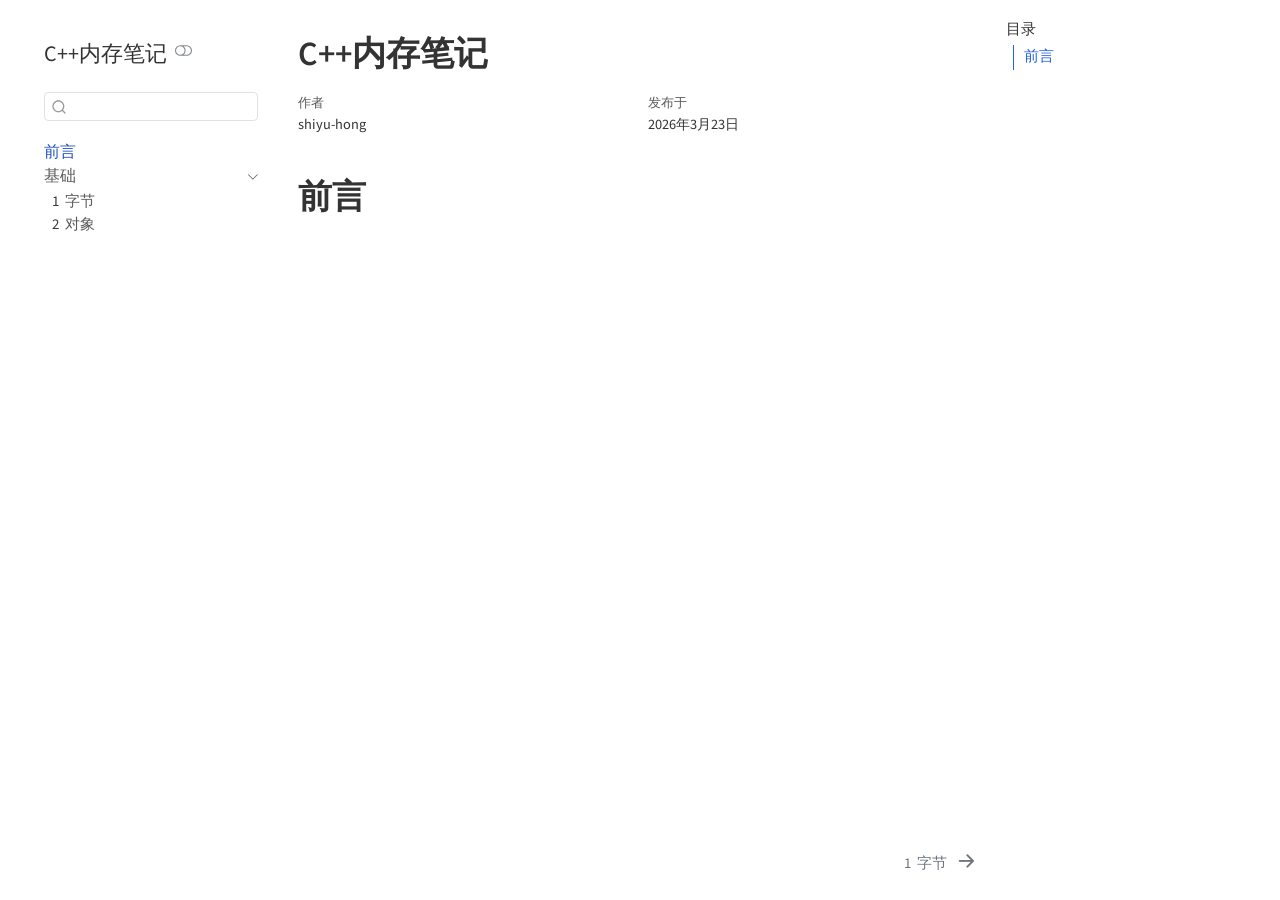
==== index.html @ 2a18f6be "Built site for gh-pages" ====
<!DOCTYPE html>
<html xmlns="http://www.w3.org/1999/xhtml" lang="zh-Hans" xml:lang="zh-Hans"><head>

<meta charset="utf-8">
<meta name="generator" content="quarto-1.8.25">

<meta name="viewport" content="width=device-width, initial-scale=1.0, user-scalable=yes">

<meta name="author" content="shiyu-hong">

<title>C++内存笔记</title>
<style>
code{white-space: pre-wrap;}
span.smallcaps{font-variant: small-caps;}
div.columns{display: flex; gap: min(4vw, 1.5em);}
div.column{flex: auto; overflow-x: auto;}
div.hanging-indent{margin-left: 1.5em; text-indent: -1.5em;}
ul.task-list{list-style: none;}
ul.task-list li input[type="checkbox"] {
  width: 0.8em;
  margin: 0 0.8em 0.2em -1em; /* quarto-specific, see https://github.com/quarto-dev/quarto-cli/issues/4556 */ 
  vertical-align: middle;
}
</style>


<script src="site_libs/quarto-nav/quarto-nav.js"></script>
<script src="site_libs/quarto-nav/headroom.min.js"></script>
<script src="site_libs/clipboard/clipboard.min.js"></script>
<script src="site_libs/quarto-search/autocomplete.umd.js"></script>
<script src="site_libs/quarto-search/fuse.min.js"></script>
<script src="site_libs/quarto-search/quarto-search.js"></script>
<meta name="quarto:offset" content="./">
<link href="./contents/foundation/byte.html" rel="next">
<script src="site_libs/quarto-html/quarto.js" type="module"></script>
<script src="site_libs/quarto-html/tabsets/tabsets.js" type="module"></script>
<script src="site_libs/quarto-html/axe/axe-check.js" type="module"></script>
<script src="site_libs/quarto-html/popper.min.js"></script>
<script src="site_libs/quarto-html/tippy.umd.min.js"></script>
<script src="site_libs/quarto-html/anchor.min.js"></script>
<link href="site_libs/quarto-html/tippy.css" rel="stylesheet">
<link href="site_libs/quarto-html/quarto-syntax-highlighting-065a5179aebd64318d7ea99d77b64a9e.css" rel="stylesheet" class="quarto-color-scheme" id="quarto-text-highlighting-styles">
<link href="site_libs/quarto-html/quarto-syntax-highlighting-dark-969ddfa49e00a70eb3423444dbc81f6c.css" rel="stylesheet" class="quarto-color-scheme quarto-color-alternate" id="quarto-text-highlighting-styles">
<link href="site_libs/quarto-html/quarto-syntax-highlighting-065a5179aebd64318d7ea99d77b64a9e.css" rel="stylesheet" class="quarto-color-scheme-extra" id="quarto-text-highlighting-styles">
<script src="site_libs/bootstrap/bootstrap.min.js"></script>
<link href="site_libs/bootstrap/bootstrap-icons.css" rel="stylesheet">
<link href="site_libs/bootstrap/bootstrap-edaf08ed7d27d62012077beed0893dcb.min.css" rel="stylesheet" append-hash="true" class="quarto-color-scheme" id="quarto-bootstrap" data-mode="light">
<link href="site_libs/bootstrap/bootstrap-dark-828d2307522d2d2d417c3772b5fa69bc.min.css" rel="stylesheet" append-hash="true" class="quarto-color-scheme quarto-color-alternate" id="quarto-bootstrap" data-mode="dark">
<link href="site_libs/bootstrap/bootstrap-edaf08ed7d27d62012077beed0893dcb.min.css" rel="stylesheet" append-hash="true" class="quarto-color-scheme-extra" id="quarto-bootstrap" data-mode="light">
<script id="quarto-search-options" type="application/json">{
  "location": "sidebar",
  "copy-button": false,
  "collapse-after": 3,
  "panel-placement": "start",
  "type": "textbox",
  "limit": 50,
  "keyboard-shortcut": [
    "f",
    "/",
    "s"
  ],
  "show-item-context": false,
  "language": {
    "search-no-results-text": "没有结果",
    "search-matching-documents-text": "匹配的文档",
    "search-copy-link-title": "复制搜索链接",
    "search-hide-matches-text": "隐藏其它匹配结果",
    "search-more-match-text": "更多匹配结果",
    "search-more-matches-text": "更多匹配结果",
    "search-clear-button-title": "清除",
    "search-text-placeholder": "",
    "search-detached-cancel-button-title": "取消",
    "search-submit-button-title": "提交",
    "search-label": "搜索"
  }
}</script>


<link rel="stylesheet" href="styles/styles.css">
</head>

<body class="nav-sidebar floating quarto-light"><script id="quarto-html-before-body" type="application/javascript">
    const toggleBodyColorMode = (bsSheetEl) => {
      const mode = bsSheetEl.getAttribute("data-mode");
      const bodyEl = window.document.querySelector("body");
      if (mode === "dark") {
        bodyEl.classList.add("quarto-dark");
        bodyEl.classList.remove("quarto-light");
      } else {
        bodyEl.classList.add("quarto-light");
        bodyEl.classList.remove("quarto-dark");
      }
    }
    const toggleBodyColorPrimary = () => {
      const bsSheetEl = window.document.querySelector("link#quarto-bootstrap:not([rel=disabled-stylesheet])");
      if (bsSheetEl) {
        toggleBodyColorMode(bsSheetEl);
      }
    }
    const setColorSchemeToggle = (alternate) => {
      const toggles = window.document.querySelectorAll('.quarto-color-scheme-toggle');
      for (let i=0; i < toggles.length; i++) {
        const toggle = toggles[i];
        if (toggle) {
          if (alternate) {
            toggle.classList.add("alternate");
          } else {
            toggle.classList.remove("alternate");
          }
        }
      }
    };
    const toggleColorMode = (alternate) => {
      // Switch the stylesheets
      const primaryStylesheets = window.document.querySelectorAll('link.quarto-color-scheme:not(.quarto-color-alternate)');
      const alternateStylesheets = window.document.querySelectorAll('link.quarto-color-scheme.quarto-color-alternate');
      manageTransitions('#quarto-margin-sidebar .nav-link', false);
      if (alternate) {
        // note: dark is layered on light, we don't disable primary!
        enableStylesheet(alternateStylesheets);
        for (const sheetNode of alternateStylesheets) {
          if (sheetNode.id === "quarto-bootstrap") {
            toggleBodyColorMode(sheetNode);
          }
        }
      } else {
        disableStylesheet(alternateStylesheets);
        enableStylesheet(primaryStylesheets)
        toggleBodyColorPrimary();
      }
      manageTransitions('#quarto-margin-sidebar .nav-link', true);
      // Switch the toggles
      setColorSchemeToggle(alternate)
      // Hack to workaround the fact that safari doesn't
      // properly recolor the scrollbar when toggling (#1455)
      if (navigator.userAgent.indexOf('Safari') > 0 && navigator.userAgent.indexOf('Chrome') == -1) {
        manageTransitions("body", false);
        window.scrollTo(0, 1);
        setTimeout(() => {
          window.scrollTo(0, 0);
          manageTransitions("body", true);
        }, 40);
      }
    }
    const disableStylesheet = (stylesheets) => {
      for (let i=0; i < stylesheets.length; i++) {
        const stylesheet = stylesheets[i];
        stylesheet.rel = 'disabled-stylesheet';
      }
    }
    const enableStylesheet = (stylesheets) => {
      for (let i=0; i < stylesheets.length; i++) {
        const stylesheet = stylesheets[i];
        if(stylesheet.rel !== 'stylesheet') { // for Chrome, which will still FOUC without this check
          stylesheet.rel = 'stylesheet';
        }
      }
    }
    const manageTransitions = (selector, allowTransitions) => {
      const els = window.document.querySelectorAll(selector);
      for (let i=0; i < els.length; i++) {
        const el = els[i];
        if (allowTransitions) {
          el.classList.remove('notransition');
        } else {
          el.classList.add('notransition');
        }
      }
    }
    const isFileUrl = () => {
      return window.location.protocol === 'file:';
    }
    const hasAlternateSentinel = () => {
      let styleSentinel = getColorSchemeSentinel();
      if (styleSentinel !== null) {
        return styleSentinel === "alternate";
      } else {
        return false;
      }
    }
    const setStyleSentinel = (alternate) => {
      const value = alternate ? "alternate" : "default";
      if (!isFileUrl()) {
        window.localStorage.setItem("quarto-color-scheme", value);
      } else {
        localAlternateSentinel = value;
      }
    }
    const getColorSchemeSentinel = () => {
      if (!isFileUrl()) {
        const storageValue = window.localStorage.getItem("quarto-color-scheme");
        return storageValue != null ? storageValue : localAlternateSentinel;
      } else {
        return localAlternateSentinel;
      }
    }
    const toggleGiscusIfUsed = (isAlternate, darkModeDefault) => {
      const baseTheme = document.querySelector('#giscus-base-theme')?.value ?? 'light';
      const alternateTheme = document.querySelector('#giscus-alt-theme')?.value ?? 'dark';
      let newTheme = '';
      if(authorPrefersDark) {
        newTheme = isAlternate ? baseTheme : alternateTheme;
      } else {
        newTheme = isAlternate ? alternateTheme : baseTheme;
      }
      const changeGiscusTheme = () => {
        // From: https://github.com/giscus/giscus/issues/336
        const sendMessage = (message) => {
          const iframe = document.querySelector('iframe.giscus-frame');
          if (!iframe) return;
          iframe.contentWindow.postMessage({ giscus: message }, 'https://giscus.app');
        }
        sendMessage({
          setConfig: {
            theme: newTheme
          }
        });
      }
      const isGiscussLoaded = window.document.querySelector('iframe.giscus-frame') !== null;
      if (isGiscussLoaded) {
        changeGiscusTheme();
      }
    };
    const authorPrefersDark = false;
    const darkModeDefault = authorPrefersDark;
      document.querySelector('link#quarto-text-highlighting-styles.quarto-color-scheme-extra').rel = 'disabled-stylesheet';
      document.querySelector('link#quarto-bootstrap.quarto-color-scheme-extra').rel = 'disabled-stylesheet';
    let localAlternateSentinel = darkModeDefault ? 'alternate' : 'default';
    // Dark / light mode switch
    window.quartoToggleColorScheme = () => {
      // Read the current dark / light value
      let toAlternate = !hasAlternateSentinel();
      toggleColorMode(toAlternate);
      setStyleSentinel(toAlternate);
      toggleGiscusIfUsed(toAlternate, darkModeDefault);
      window.dispatchEvent(new Event('resize'));
    };
    // Switch to dark mode if need be
    if (hasAlternateSentinel()) {
      toggleColorMode(true);
    } else {
      toggleColorMode(false);
    }
  </script>

<div id="quarto-search-results"></div>
  <header id="quarto-header" class="headroom fixed-top">
  <nav class="quarto-secondary-nav">
    <div class="container-fluid d-flex">
      <button type="button" class="quarto-btn-toggle btn" data-bs-toggle="collapse" role="button" data-bs-target=".quarto-sidebar-collapse-item" aria-controls="quarto-sidebar" aria-expanded="false" aria-label="展开或折叠侧边栏导航" onclick="if (window.quartoToggleHeadroom) { window.quartoToggleHeadroom(); }">
        <i class="bi bi-layout-text-sidebar-reverse"></i>
      </button>
        <nav class="quarto-page-breadcrumbs" aria-label="breadcrumb"><ol class="breadcrumb"><li class="breadcrumb-item"><a href="./index.html">前言</a></li></ol></nav>
        <a class="flex-grow-1" role="navigation" data-bs-toggle="collapse" data-bs-target=".quarto-sidebar-collapse-item" aria-controls="quarto-sidebar" aria-expanded="false" aria-label="展开或折叠侧边栏导航" onclick="if (window.quartoToggleHeadroom) { window.quartoToggleHeadroom(); }">      
        </a>
      <button type="button" class="btn quarto-search-button" aria-label="搜索" onclick="window.quartoOpenSearch();">
        <i class="bi bi-search"></i>
      </button>
    </div>
  </nav>
</header>
<!-- content -->
<div id="quarto-content" class="quarto-container page-columns page-rows-contents page-layout-article">
<!-- sidebar -->
  <nav id="quarto-sidebar" class="sidebar collapse collapse-horizontal quarto-sidebar-collapse-item sidebar-navigation floating overflow-auto">
    <div class="pt-lg-2 mt-2 text-left sidebar-header sidebar-header-stacked">
      <a href="./index.html" class="sidebar-logo-link">
      </a>
    <div class="sidebar-title mb-0 py-0">
      <a href="./">C++内存笔记</a> 
        <div class="sidebar-tools-main">
  <a href="" class="quarto-color-scheme-toggle quarto-navigation-tool  px-1" onclick="window.quartoToggleColorScheme(); return false;" title="切换深色模式"><i class="bi"></i></a>
</div>
    </div>
      </div>
        <div class="mt-2 flex-shrink-0 align-items-center">
        <div class="sidebar-search">
        <div id="quarto-search" class="" title="搜索"></div>
        </div>
        </div>
    <div class="sidebar-menu-container"> 
    <ul class="list-unstyled mt-1">
        <li class="sidebar-item">
  <div class="sidebar-item-container"> 
  <a href="./index.html" class="sidebar-item-text sidebar-link active">
 <span class="menu-text">前言</span></a>
  </div>
</li>
        <li class="sidebar-item sidebar-item-section">
      <div class="sidebar-item-container"> 
            <a class="sidebar-item-text sidebar-link text-start" data-bs-toggle="collapse" data-bs-target="#quarto-sidebar-section-1" role="navigation" aria-expanded="true">
 <span class="menu-text">基础</span></a>
          <a class="sidebar-item-toggle text-start" data-bs-toggle="collapse" data-bs-target="#quarto-sidebar-section-1" role="navigation" aria-expanded="true" aria-label="展开或折叠此栏">
            <i class="bi bi-chevron-right ms-2"></i>
          </a> 
      </div>
      <ul id="quarto-sidebar-section-1" class="collapse list-unstyled sidebar-section depth1 show">  
          <li class="sidebar-item">
  <div class="sidebar-item-container"> 
  <a href="./contents/foundation/byte.html" class="sidebar-item-text sidebar-link">
 <span class="menu-text"><span class="chapter-number">1</span>&nbsp; <span class="chapter-title">字节</span></span></a>
  </div>
</li>
          <li class="sidebar-item">
  <div class="sidebar-item-container"> 
  <a href="./contents/foundation/object.html" class="sidebar-item-text sidebar-link">
 <span class="menu-text"><span class="chapter-number">2</span>&nbsp; <span class="chapter-title">对象</span></span></a>
  </div>
</li>
      </ul>
  </li>
    </ul>
    </div>
</nav>
<div id="quarto-sidebar-glass" class="quarto-sidebar-collapse-item" data-bs-toggle="collapse" data-bs-target=".quarto-sidebar-collapse-item"></div>
<!-- margin-sidebar -->
    <div id="quarto-margin-sidebar" class="sidebar margin-sidebar">
        <nav id="TOC" role="doc-toc" class="toc-active">
    <h2 id="toc-title">目录</h2>
   
  <ul>
  <li><a href="#前言" id="toc-前言" class="nav-link active" data-scroll-target="#前言">前言</a></li>
  </ul>
</nav>
    </div>
<!-- main -->
<main class="content" id="quarto-document-content">


<header id="title-block-header" class="quarto-title-block default">
<div class="quarto-title">
<h1 class="title">C++内存笔记</h1>
</div>



<div class="quarto-title-meta">

    <div>
    <div class="quarto-title-meta-heading">作者</div>
    <div class="quarto-title-meta-contents">
             <p>shiyu-hong </p>
          </div>
  </div>
    
    <div>
    <div class="quarto-title-meta-heading">发布于</div>
    <div class="quarto-title-meta-contents">
      <p class="date">2026年3月23日</p>
    </div>
  </div>
  
    
  </div>
  


</header>


<section id="前言" class="level1 unnumbered">
<h1 class="unnumbered">前言</h1>


</section>

</main> <!-- /main -->
<script id="quarto-html-after-body" type="application/javascript">
  window.document.addEventListener("DOMContentLoaded", function (event) {
    // Ensure there is a toggle, if there isn't float one in the top right
    if (window.document.querySelector('.quarto-color-scheme-toggle') === null) {
      const a = window.document.createElement('a');
      a.classList.add('top-right');
      a.classList.add('quarto-color-scheme-toggle');
      a.href = "";
      a.onclick = function() { try { window.quartoToggleColorScheme(); } catch {} return false; };
      const i = window.document.createElement("i");
      i.classList.add('bi');
      a.appendChild(i);
      window.document.body.appendChild(a);
    }
    setColorSchemeToggle(hasAlternateSentinel())
    const icon = "";
    const anchorJS = new window.AnchorJS();
    anchorJS.options = {
      placement: 'right',
      icon: icon
    };
    anchorJS.add('.anchored');
    const isCodeAnnotation = (el) => {
      for (const clz of el.classList) {
        if (clz.startsWith('code-annotation-')) {                     
          return true;
        }
      }
      return false;
    }
    const onCopySuccess = function(e) {
      // button target
      const button = e.trigger;
      // don't keep focus
      button.blur();
      // flash "checked"
      button.classList.add('code-copy-button-checked');
      var currentTitle = button.getAttribute("title");
      button.setAttribute("title", "已复制");
      let tooltip;
      if (window.bootstrap) {
        button.setAttribute("data-bs-toggle", "tooltip");
        button.setAttribute("data-bs-placement", "left");
        button.setAttribute("data-bs-title", "已复制");
        tooltip = new bootstrap.Tooltip(button, 
          { trigger: "manual", 
            customClass: "code-copy-button-tooltip",
            offset: [0, -8]});
        tooltip.show();    
      }
      setTimeout(function() {
        if (tooltip) {
          tooltip.hide();
          button.removeAttribute("data-bs-title");
          button.removeAttribute("data-bs-toggle");
          button.removeAttribute("data-bs-placement");
        }
        button.setAttribute("title", currentTitle);
        button.classList.remove('code-copy-button-checked');
      }, 1000);
      // clear code selection
      e.clearSelection();
    }
    const getTextToCopy = function(trigger) {
      const outerScaffold = trigger.parentElement.cloneNode(true);
      const codeEl = outerScaffold.querySelector('code');
      for (const childEl of codeEl.children) {
        if (isCodeAnnotation(childEl)) {
          childEl.remove();
        }
      }
      return codeEl.innerText;
    }
    const clipboard = new window.ClipboardJS('.code-copy-button:not([data-in-quarto-modal])', {
      text: getTextToCopy
    });
    clipboard.on('success', onCopySuccess);
    if (window.document.getElementById('quarto-embedded-source-code-modal')) {
      const clipboardModal = new window.ClipboardJS('.code-copy-button[data-in-quarto-modal]', {
        text: getTextToCopy,
        container: window.document.getElementById('quarto-embedded-source-code-modal')
      });
      clipboardModal.on('success', onCopySuccess);
    }
      var localhostRegex = new RegExp(/^(?:http|https):\/\/localhost\:?[0-9]*\//);
      var mailtoRegex = new RegExp(/^mailto:/);
        var filterRegex = new RegExp('/' + window.location.host + '/');
      var isInternal = (href) => {
          return filterRegex.test(href) || localhostRegex.test(href) || mailtoRegex.test(href);
      }
      // Inspect non-navigation links and adorn them if external
     var links = window.document.querySelectorAll('a[href]:not(.nav-link):not(.navbar-brand):not(.toc-action):not(.sidebar-link):not(.sidebar-item-toggle):not(.pagination-link):not(.no-external):not([aria-hidden]):not(.dropdown-item):not(.quarto-navigation-tool):not(.about-link)');
      for (var i=0; i<links.length; i++) {
        const link = links[i];
        if (!isInternal(link.href)) {
          // undo the damage that might have been done by quarto-nav.js in the case of
          // links that we want to consider external
          if (link.dataset.originalHref !== undefined) {
            link.href = link.dataset.originalHref;
          }
        }
      }
    function tippyHover(el, contentFn, onTriggerFn, onUntriggerFn) {
      const config = {
        allowHTML: true,
        maxWidth: 500,
        delay: 100,
        arrow: false,
        appendTo: function(el) {
            return el.parentElement;
        },
        interactive: true,
        interactiveBorder: 10,
        theme: 'quarto',
        placement: 'bottom-start',
      };
      if (contentFn) {
        config.content = contentFn;
      }
      if (onTriggerFn) {
        config.onTrigger = onTriggerFn;
      }
      if (onUntriggerFn) {
        config.onUntrigger = onUntriggerFn;
      }
      window.tippy(el, config); 
    }
    const noterefs = window.document.querySelectorAll('a[role="doc-noteref"]');
    for (var i=0; i<noterefs.length; i++) {
      const ref = noterefs[i];
      tippyHover(ref, function() {
        // use id or data attribute instead here
        let href = ref.getAttribute('data-footnote-href') || ref.getAttribute('href');
        try { href = new URL(href).hash; } catch {}
        const id = href.replace(/^#\/?/, "");
        const note = window.document.getElementById(id);
        if (note) {
          return note.innerHTML;
        } else {
          return "";
        }
      });
    }
    const xrefs = window.document.querySelectorAll('a.quarto-xref');
    const processXRef = (id, note) => {
      // Strip column container classes
      const stripColumnClz = (el) => {
        el.classList.remove("page-full", "page-columns");
        if (el.children) {
          for (const child of el.children) {
            stripColumnClz(child);
          }
        }
      }
      stripColumnClz(note)
      if (id === null || id.startsWith('sec-')) {
        // Special case sections, only their first couple elements
        const container = document.createElement("div");
        if (note.children && note.children.length > 2) {
          container.appendChild(note.children[0].cloneNode(true));
          for (let i = 1; i < note.children.length; i++) {
            const child = note.children[i];
            if (child.tagName === "P" && child.innerText === "") {
              continue;
            } else {
              container.appendChild(child.cloneNode(true));
              break;
            }
          }
          if (window.Quarto?.typesetMath) {
            window.Quarto.typesetMath(container);
          }
          return container.innerHTML
        } else {
          if (window.Quarto?.typesetMath) {
            window.Quarto.typesetMath(note);
          }
          return note.innerHTML;
        }
      } else {
        // Remove any anchor links if they are present
        const anchorLink = note.querySelector('a.anchorjs-link');
        if (anchorLink) {
          anchorLink.remove();
        }
        if (window.Quarto?.typesetMath) {
          window.Quarto.typesetMath(note);
        }
        if (note.classList.contains("callout")) {
          return note.outerHTML;
        } else {
          return note.innerHTML;
        }
      }
    }
    for (var i=0; i<xrefs.length; i++) {
      const xref = xrefs[i];
      tippyHover(xref, undefined, function(instance) {
        instance.disable();
        let url = xref.getAttribute('href');
        let hash = undefined; 
        if (url.startsWith('#')) {
          hash = url;
        } else {
          try { hash = new URL(url).hash; } catch {}
        }
        if (hash) {
          const id = hash.replace(/^#\/?/, "");
          const note = window.document.getElementById(id);
          if (note !== null) {
            try {
              const html = processXRef(id, note.cloneNode(true));
              instance.setContent(html);
            } finally {
              instance.enable();
              instance.show();
            }
          } else {
            // See if we can fetch this
            fetch(url.split('#')[0])
            .then(res => res.text())
            .then(html => {
              const parser = new DOMParser();
              const htmlDoc = parser.parseFromString(html, "text/html");
              const note = htmlDoc.getElementById(id);
              if (note !== null) {
                const html = processXRef(id, note);
                instance.setContent(html);
              } 
            }).finally(() => {
              instance.enable();
              instance.show();
            });
          }
        } else {
          // See if we can fetch a full url (with no hash to target)
          // This is a special case and we should probably do some content thinning / targeting
          fetch(url)
          .then(res => res.text())
          .then(html => {
            const parser = new DOMParser();
            const htmlDoc = parser.parseFromString(html, "text/html");
            const note = htmlDoc.querySelector('main.content');
            if (note !== null) {
              // This should only happen for chapter cross references
              // (since there is no id in the URL)
              // remove the first header
              if (note.children.length > 0 && note.children[0].tagName === "HEADER") {
                note.children[0].remove();
              }
              const html = processXRef(null, note);
              instance.setContent(html);
            } 
          }).finally(() => {
            instance.enable();
            instance.show();
          });
        }
      }, function(instance) {
      });
    }
        let selectedAnnoteEl;
        const selectorForAnnotation = ( cell, annotation) => {
          let cellAttr = 'data-code-cell="' + cell + '"';
          let lineAttr = 'data-code-annotation="' +  annotation + '"';
          const selector = 'span[' + cellAttr + '][' + lineAttr + ']';
          return selector;
        }
        const selectCodeLines = (annoteEl) => {
          const doc = window.document;
          const targetCell = annoteEl.getAttribute("data-target-cell");
          const targetAnnotation = annoteEl.getAttribute("data-target-annotation");
          const annoteSpan = window.document.querySelector(selectorForAnnotation(targetCell, targetAnnotation));
          const lines = annoteSpan.getAttribute("data-code-lines").split(",");
          const lineIds = lines.map((line) => {
            return targetCell + "-" + line;
          })
          let top = null;
          let height = null;
          let parent = null;
          if (lineIds.length > 0) {
              //compute the position of the single el (top and bottom and make a div)
              const el = window.document.getElementById(lineIds[0]);
              top = el.offsetTop;
              height = el.offsetHeight;
              parent = el.parentElement.parentElement;
            if (lineIds.length > 1) {
              const lastEl = window.document.getElementById(lineIds[lineIds.length - 1]);
              const bottom = lastEl.offsetTop + lastEl.offsetHeight;
              height = bottom - top;
            }
            if (top !== null && height !== null && parent !== null) {
              // cook up a div (if necessary) and position it 
              let div = window.document.getElementById("code-annotation-line-highlight");
              if (div === null) {
                div = window.document.createElement("div");
                div.setAttribute("id", "code-annotation-line-highlight");
                div.style.position = 'absolute';
                parent.appendChild(div);
              }
              div.style.top = top - 2 + "px";
              div.style.height = height + 4 + "px";
              div.style.left = 0;
              let gutterDiv = window.document.getElementById("code-annotation-line-highlight-gutter");
              if (gutterDiv === null) {
                gutterDiv = window.document.createElement("div");
                gutterDiv.setAttribute("id", "code-annotation-line-highlight-gutter");
                gutterDiv.style.position = 'absolute';
                const codeCell = window.document.getElementById(targetCell);
                const gutter = codeCell.querySelector('.code-annotation-gutter');
                gutter.appendChild(gutterDiv);
              }
              gutterDiv.style.top = top - 2 + "px";
              gutterDiv.style.height = height + 4 + "px";
            }
            selectedAnnoteEl = annoteEl;
          }
        };
        const unselectCodeLines = () => {
          const elementsIds = ["code-annotation-line-highlight", "code-annotation-line-highlight-gutter"];
          elementsIds.forEach((elId) => {
            const div = window.document.getElementById(elId);
            if (div) {
              div.remove();
            }
          });
          selectedAnnoteEl = undefined;
        };
          // Handle positioning of the toggle
      window.addEventListener(
        "resize",
        throttle(() => {
          elRect = undefined;
          if (selectedAnnoteEl) {
            selectCodeLines(selectedAnnoteEl);
          }
        }, 10)
      );
      function throttle(fn, ms) {
      let throttle = false;
      let timer;
        return (...args) => {
          if(!throttle) { // first call gets through
              fn.apply(this, args);
              throttle = true;
          } else { // all the others get throttled
              if(timer) clearTimeout(timer); // cancel #2
              timer = setTimeout(() => {
                fn.apply(this, args);
                timer = throttle = false;
              }, ms);
          }
        };
      }
        // Attach click handler to the DT
        const annoteDls = window.document.querySelectorAll('dt[data-target-cell]');
        for (const annoteDlNode of annoteDls) {
          annoteDlNode.addEventListener('click', (event) => {
            const clickedEl = event.target;
            if (clickedEl !== selectedAnnoteEl) {
              unselectCodeLines();
              const activeEl = window.document.querySelector('dt[data-target-cell].code-annotation-active');
              if (activeEl) {
                activeEl.classList.remove('code-annotation-active');
              }
              selectCodeLines(clickedEl);
              clickedEl.classList.add('code-annotation-active');
            } else {
              // Unselect the line
              unselectCodeLines();
              clickedEl.classList.remove('code-annotation-active');
            }
          });
        }
    const findCites = (el) => {
      const parentEl = el.parentElement;
      if (parentEl) {
        const cites = parentEl.dataset.cites;
        if (cites) {
          return {
            el,
            cites: cites.split(' ')
          };
        } else {
          return findCites(el.parentElement)
        }
      } else {
        return undefined;
      }
    };
    var bibliorefs = window.document.querySelectorAll('a[role="doc-biblioref"]');
    for (var i=0; i<bibliorefs.length; i++) {
      const ref = bibliorefs[i];
      const citeInfo = findCites(ref);
      if (citeInfo) {
        tippyHover(citeInfo.el, function() {
          var popup = window.document.createElement('div');
          citeInfo.cites.forEach(function(cite) {
            var citeDiv = window.document.createElement('div');
            citeDiv.classList.add('hanging-indent');
            citeDiv.classList.add('csl-entry');
            var biblioDiv = window.document.getElementById('ref-' + cite);
            if (biblioDiv) {
              citeDiv.innerHTML = biblioDiv.innerHTML;
            }
            popup.appendChild(citeDiv);
          });
          return popup.innerHTML;
        });
      }
    }
  });
  </script>
<nav class="page-navigation">
  <div class="nav-page nav-page-previous">
  </div>
  <div class="nav-page nav-page-next">
      <a href="./contents/foundation/byte.html" class="pagination-link" aria-label="字节">
        <span class="nav-page-text"><span class="chapter-number">1</span>&nbsp; <span class="chapter-title">字节</span></span> <i class="bi bi-arrow-right-short"></i>
      </a>
  </div>
</nav>
</div> <!-- /content -->




</body></html>
---- site_libs/quarto-html/tippy.css ----
.tippy-box[data-animation=fade][data-state=hidden]{opacity:0}[data-tippy-root]{max-width:calc(100vw - 10px)}.tippy-box{position:relative;background-color:#333;color:#fff;border-radius:4px;font-size:14px;line-height:1.4;white-space:normal;outline:0;transition-property:transform,visibility,opacity}.tippy-box[data-placement^=top]>.tippy-arrow{bottom:0}.tippy-box[data-placement^=top]>.tippy-arrow:before{bottom:-7px;left:0;border-width:8px 8px 0;border-top-color:initial;transform-origin:center top}.tippy-box[data-placement^=bottom]>.tippy-arrow{top:0}.tippy-box[data-placement^=bottom]>.tippy-arrow:before{top:-7px;left:0;border-width:0 8px 8px;border-bottom-color:initial;transform-origin:center bottom}.tippy-box[data-placement^=left]>.tippy-arrow{right:0}.tippy-box[data-placement^=left]>.tippy-arrow:before{border-width:8px 0 8px 8px;border-left-color:initial;right:-7px;transform-origin:center left}.tippy-box[data-placement^=right]>.tippy-arrow{left:0}.tippy-box[data-placement^=right]>.tippy-arrow:before{left:-7px;border-width:8px 8px 8px 0;border-right-color:initial;transform-origin:center right}.tippy-box[data-inertia][data-state=visible]{transition-timing-function:cubic-bezier(.54,1.5,.38,1.11)}.tippy-arrow{width:16px;height:16px;color:#333}.tippy-arrow:before{content:"";position:absolute;border-color:transparent;border-style:solid}.tippy-content{position:relative;padding:5px 9px;z-index:1}
---- site_libs/quarto-html/quarto-syntax-highlighting-065a5179aebd64318d7ea99d77b64a9e.css ----
/* quarto syntax highlight colors */
:root {
  --quarto-hl-al-color: #ff5555;
  --quarto-hl-an-color: #6a737d;
  --quarto-hl-at-color: #d73a49;
  --quarto-hl-bn-color: #005cc5;
  --quarto-hl-bu-color: #d73a49;
  --quarto-hl-ch-color: #032f62;
  --quarto-hl-co-color: #6a737d;
  --quarto-hl-cv-color: #6a737d;
  --quarto-hl-cn-color: #005cc5;
  --quarto-hl-cf-color: #d73a49;
  --quarto-hl-dt-color: #d73a49;
  --quarto-hl-dv-color: #005cc5;
  --quarto-hl-do-color: #6a737d;
  --quarto-hl-er-color: #ff5555;
  --quarto-hl-ex-color: #d73a49;
  --quarto-hl-fl-color: #005cc5;
  --quarto-hl-fu-color: #6f42c1;
  --quarto-hl-im-color: #032f62;
  --quarto-hl-in-color: #6a737d;
  --quarto-hl-kw-color: #d73a49;
  --quarto-hl-op-color: #24292e;
  --quarto-hl-pp-color: #d73a49;
  --quarto-hl-re-color: #6a737d;
  --quarto-hl-sc-color: #005cc5;
  --quarto-hl-ss-color: #032f62;
  --quarto-hl-st-color: #032f62;
  --quarto-hl-va-color: #e36209;
  --quarto-hl-vs-color: #032f62;
  --quarto-hl-wa-color: #ff5555;
}

/* other quarto variables */
:root {
  --quarto-font-monospace: SFMono-Regular, Menlo, Monaco, Consolas, "Liberation Mono", "Courier New", monospace;
}

/* syntax highlight based on Pandoc's rules */
pre > code.sourceCode > span {
  color: #24292e;
}

code.sourceCode > span {
  color: #24292e;
}

div.sourceCode,
div.sourceCode pre.sourceCode {
  color: #24292e;
}

/* Normal */
code span {
  color: #24292e;
}

/* Alert */
code span.al {
  font-weight: bold;
  color: #ff5555;
}

/* Annotation */
code span.an {
  color: #6a737d;
}

/* Attribute */
code span.at {
  color: #d73a49;
}

/* BaseN */
code span.bn {
  color: #005cc5;
}

/* BuiltIn */
code span.bu {
  color: #d73a49;
}

/* ControlFlow */
code span.cf {
  color: #d73a49;
}

/* Char */
code span.ch {
  color: #032f62;
}

/* Constant */
code span.cn {
  color: #005cc5;
}

/* Comment */
code span.co {
  color: #6a737d;
}

/* CommentVar */
code span.cv {
  color: #6a737d;
}

/* Documentation */
code span.do {
  color: #6a737d;
}

/* DataType */
code span.dt {
  color: #d73a49;
}

/* DecVal */
code span.dv {
  color: #005cc5;
}

/* Error */
code span.er {
  color: #ff5555;
  text-decoration: underline;
}

/* Extension */
code span.ex {
  font-weight: bold;
  color: #d73a49;
}

/* Float */
code span.fl {
  color: #005cc5;
}

/* Function */
code span.fu {
  color: #6f42c1;
}

/* Import */
code span.im {
  color: #032f62;
}

/* Information */
code span.in {
  color: #6a737d;
}

/* Keyword */
code span.kw {
  color: #d73a49;
}

/* Operator */
code span.op {
  color: #24292e;
}

/* Preprocessor */
code span.pp {
  color: #d73a49;
}

/* RegionMarker */
code span.re {
  color: #6a737d;
}

/* SpecialChar */
code span.sc {
  color: #005cc5;
}

/* SpecialString */
code span.ss {
  color: #032f62;
}

/* String */
code span.st {
  color: #032f62;
}

/* Variable */
code span.va {
  color: #e36209;
}

/* VerbatimString */
code span.vs {
  color: #032f62;
}

/* Warning */
code span.wa {
  color: #ff5555;
}

.prevent-inlining {
  content: "</";
}

/*# sourceMappingURL=767c16492b53e35a6b314e0e4dac6d26.css.map */
---- site_libs/quarto-html/quarto-syntax-highlighting-dark-969ddfa49e00a70eb3423444dbc81f6c.css ----
/* quarto syntax highlight colors */
:root {
  --quarto-hl-al-color: #ff5555;
  --quarto-hl-an-color: #6a737d;
  --quarto-hl-at-color: #f97583;
  --quarto-hl-bn-color: #79b8ff;
  --quarto-hl-bu-color: #f97583;
  --quarto-hl-ch-color: #9ecbff;
  --quarto-hl-co-color: #6a737d;
  --quarto-hl-cv-color: #6a737d;
  --quarto-hl-cn-color: #79b8ff;
  --quarto-hl-cf-color: #f97583;
  --quarto-hl-dt-color: #f97583;
  --quarto-hl-dv-color: #79b8ff;
  --quarto-hl-do-color: #6a737d;
  --quarto-hl-er-color: #ff5555;
  --quarto-hl-ex-color: #f97583;
  --quarto-hl-fl-color: #79b8ff;
  --quarto-hl-fu-color: #b392f0;
  --quarto-hl-im-color: #9ecbff;
  --quarto-hl-in-color: #6a737d;
  --quarto-hl-kw-color: #f97583;
  --quarto-hl-op-color: #e1e4e8;
  --quarto-hl-pp-color: #f97583;
  --quarto-hl-re-color: #6a737d;
  --quarto-hl-sc-color: #79b8ff;
  --quarto-hl-ss-color: #9ecbff;
  --quarto-hl-st-color: #9ecbff;
  --quarto-hl-va-color: #ffab70;
  --quarto-hl-vs-color: #9ecbff;
  --quarto-hl-wa-color: #ff5555;
}

/* other quarto variables */
:root {
  --quarto-font-monospace: SFMono-Regular, Menlo, Monaco, Consolas, "Liberation Mono", "Courier New", monospace;
}

/* syntax highlight based on Pandoc's rules */
pre > code.sourceCode > span {
  color: #e1e4e8;
}

code.sourceCode > span {
  color: #e1e4e8;
}

div.sourceCode,
div.sourceCode pre.sourceCode {
  color: #e1e4e8;
}

/* Normal */
code span {
  color: #e1e4e8;
}

/* Alert */
code span.al {
  font-weight: bold;
  color: #ff5555;
}

/* Annotation */
code span.an {
  color: #6a737d;
}

/* Attribute */
code span.at {
  color: #f97583;
}

/* BaseN */
code span.bn {
  color: #79b8ff;
}

/* BuiltIn */
code span.bu {
  color: #f97583;
}

/* ControlFlow */
code span.cf {
  color: #f97583;
}

/* Char */
code span.ch {
  color: #9ecbff;
}

/* Constant */
code span.cn {
  color: #79b8ff;
}

/* Comment */
code span.co {
  color: #6a737d;
}

/* CommentVar */
code span.cv {
  color: #6a737d;
}

/* Documentation */
code span.do {
  color: #6a737d;
}

/* DataType */
code span.dt {
  color: #f97583;
}

/* DecVal */
code span.dv {
  color: #79b8ff;
}

/* Error */
code span.er {
  color: #ff5555;
  text-decoration: underline;
}

/* Extension */
code span.ex {
  font-weight: bold;
  color: #f97583;
}

/* Float */
code span.fl {
  color: #79b8ff;
}

/* Function */
code span.fu {
  color: #b392f0;
}

/* Import */
code span.im {
  color: #9ecbff;
}

/* Information */
code span.in {
  color: #6a737d;
}

/* Keyword */
code span.kw {
  color: #f97583;
}

/* Operator */
code span.op {
  color: #e1e4e8;
}

/* Preprocessor */
code span.pp {
  color: #f97583;
}

/* RegionMarker */
code span.re {
  color: #6a737d;
}

/* SpecialChar */
code span.sc {
  color: #79b8ff;
}

/* SpecialString */
code span.ss {
  color: #9ecbff;
}

/* String */
code span.st {
  color: #9ecbff;
}

/* Variable */
code span.va {
  color: #ffab70;
}

/* VerbatimString */
code span.vs {
  color: #9ecbff;
}

/* Warning */
code span.wa {
  color: #ff5555;
}

.prevent-inlining {
  content: "</";
}

/*# sourceMappingURL=b98e16a10f074dfcb10fa0db2f9c9e30.css.map */
---- site_libs/quarto-html/quarto-syntax-highlighting-065a5179aebd64318d7ea99d77b64a9e.css ----
/* quarto syntax highlight colors */
:root {
  --quarto-hl-al-color: #ff5555;
  --quarto-hl-an-color: #6a737d;
  --quarto-hl-at-color: #d73a49;
  --quarto-hl-bn-color: #005cc5;
  --quarto-hl-bu-color: #d73a49;
  --quarto-hl-ch-color: #032f62;
  --quarto-hl-co-color: #6a737d;
  --quarto-hl-cv-color: #6a737d;
  --quarto-hl-cn-color: #005cc5;
  --quarto-hl-cf-color: #d73a49;
  --quarto-hl-dt-color: #d73a49;
  --quarto-hl-dv-color: #005cc5;
  --quarto-hl-do-color: #6a737d;
  --quarto-hl-er-color: #ff5555;
  --quarto-hl-ex-color: #d73a49;
  --quarto-hl-fl-color: #005cc5;
  --quarto-hl-fu-color: #6f42c1;
  --quarto-hl-im-color: #032f62;
  --quarto-hl-in-color: #6a737d;
  --quarto-hl-kw-color: #d73a49;
  --quarto-hl-op-color: #24292e;
  --quarto-hl-pp-color: #d73a49;
  --quarto-hl-re-color: #6a737d;
  --quarto-hl-sc-color: #005cc5;
  --quarto-hl-ss-color: #032f62;
  --quarto-hl-st-color: #032f62;
  --quarto-hl-va-color: #e36209;
  --quarto-hl-vs-color: #032f62;
  --quarto-hl-wa-color: #ff5555;
}

/* other quarto variables */
:root {
  --quarto-font-monospace: SFMono-Regular, Menlo, Monaco, Consolas, "Liberation Mono", "Courier New", monospace;
}

/* syntax highlight based on Pandoc's rules */
pre > code.sourceCode > span {
  color: #24292e;
}

code.sourceCode > span {
  color: #24292e;
}

div.sourceCode,
div.sourceCode pre.sourceCode {
  color: #24292e;
}

/* Normal */
code span {
  color: #24292e;
}

/* Alert */
code span.al {
  font-weight: bold;
  color: #ff5555;
}

/* Annotation */
code span.an {
  color: #6a737d;
}

/* Attribute */
code span.at {
  color: #d73a49;
}

/* BaseN */
code span.bn {
  color: #005cc5;
}

/* BuiltIn */
code span.bu {
  color: #d73a49;
}

/* ControlFlow */
code span.cf {
  color: #d73a49;
}

/* Char */
code span.ch {
  color: #032f62;
}

/* Constant */
code span.cn {
  color: #005cc5;
}

/* Comment */
code span.co {
  color: #6a737d;
}

/* CommentVar */
code span.cv {
  color: #6a737d;
}

/* Documentation */
code span.do {
  color: #6a737d;
}

/* DataType */
code span.dt {
  color: #d73a49;
}

/* DecVal */
code span.dv {
  color: #005cc5;
}

/* Error */
code span.er {
  color: #ff5555;
  text-decoration: underline;
}

/* Extension */
code span.ex {
  font-weight: bold;
  color: #d73a49;
}

/* Float */
code span.fl {
  color: #005cc5;
}

/* Function */
code span.fu {
  color: #6f42c1;
}

/* Import */
code span.im {
  color: #032f62;
}

/* Information */
code span.in {
  color: #6a737d;
}

/* Keyword */
code span.kw {
  color: #d73a49;
}

/* Operator */
code span.op {
  color: #24292e;
}

/* Preprocessor */
code span.pp {
  color: #d73a49;
}

/* RegionMarker */
code span.re {
  color: #6a737d;
}

/* SpecialChar */
code span.sc {
  color: #005cc5;
}

/* SpecialString */
code span.ss {
  color: #032f62;
}

/* String */
code span.st {
  color: #032f62;
}

/* Variable */
code span.va {
  color: #e36209;
}

/* VerbatimString */
code span.vs {
  color: #032f62;
}

/* Warning */
code span.wa {
  color: #ff5555;
}

.prevent-inlining {
  content: "</";
}

/*# sourceMappingURL=767c16492b53e35a6b314e0e4dac6d26.css.map */
---- styles/styles.css ----
body {
  color: #333;
  font-size: 16px;
  line-height: 1.6;
}

h1, h2, h3, h4, h5, h6 {
  font-weight: 600;
  line-height: 1.5;
}
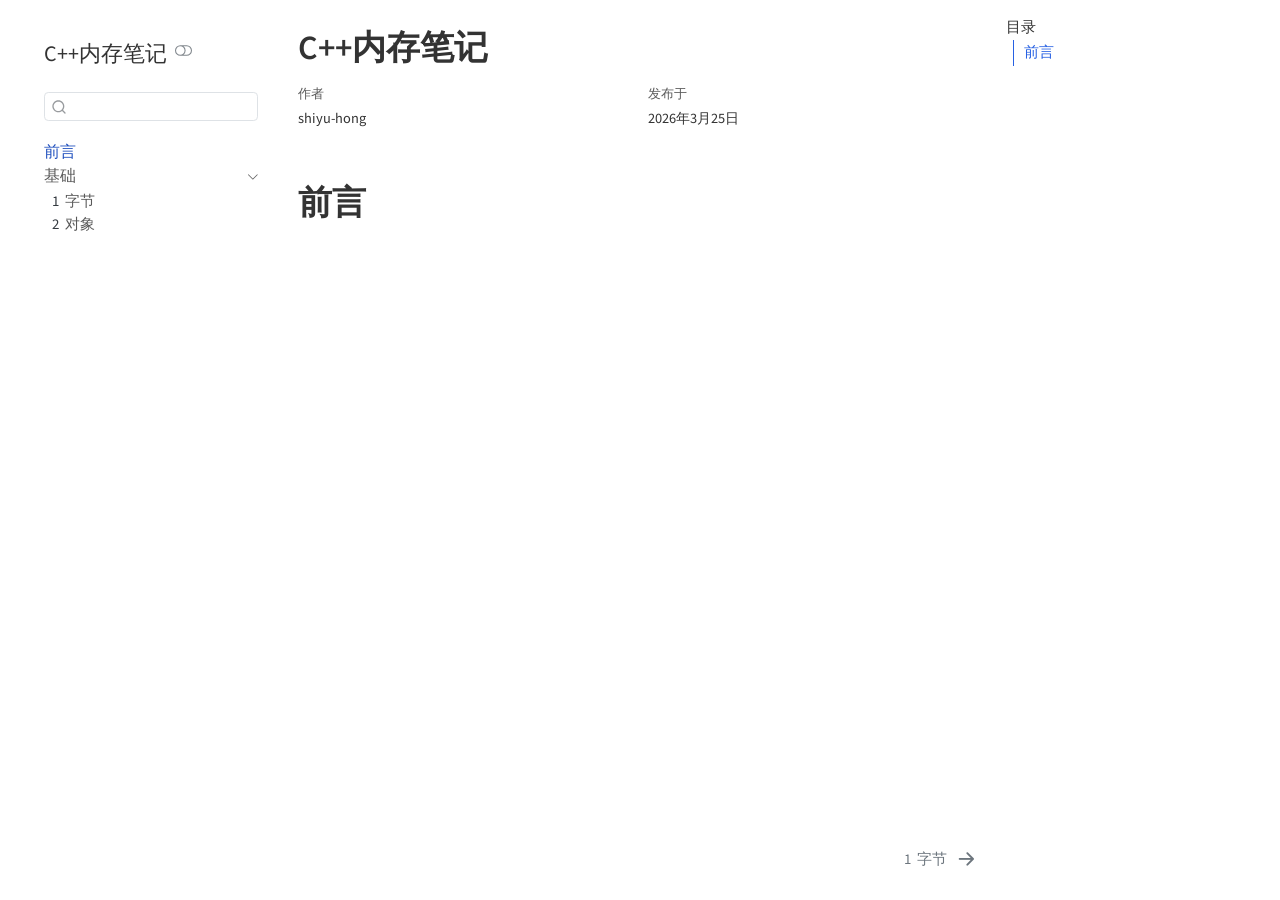
==== commit c2b672c9: "Built site for gh-pages" ====
--- a/index.html
+++ b/index.html
@@ -346,7 +346,7 @@
     <div>
     <div class="quarto-title-meta-heading">发布于</div>
     <div class="quarto-title-meta-contents">
-      <p class="date">2026年3月23日</p>
+      <p class="date">2026年3月25日</p>
     </div>
   </div>
   
--- a/styles/styles.css
+++ b/styles/styles.css
@@ -1,10 +1,30 @@
 body {
   color: #333;
   font-size: 16px;
-  line-height: 1.6;
+  line-height: 1.8;
+  
+}
+
+body :not(pre) > code {
+  padding: 0.2em 0.4em;
+  margin: 0 0.2em;
+}
+
+code {
+  font-size: 0.9em;
+}
+
+p {
+  margin-bottom: 1em;
+  text-align: justify;
+}
+
+table {
+  font-size: 14px;
 }
 
 h1, h2, h3, h4, h5, h6 {
   font-weight: 600;
-  line-height: 1.5;
+  margin-top: 1.5em;
+  margin-bottom: 0.8em;
 }
